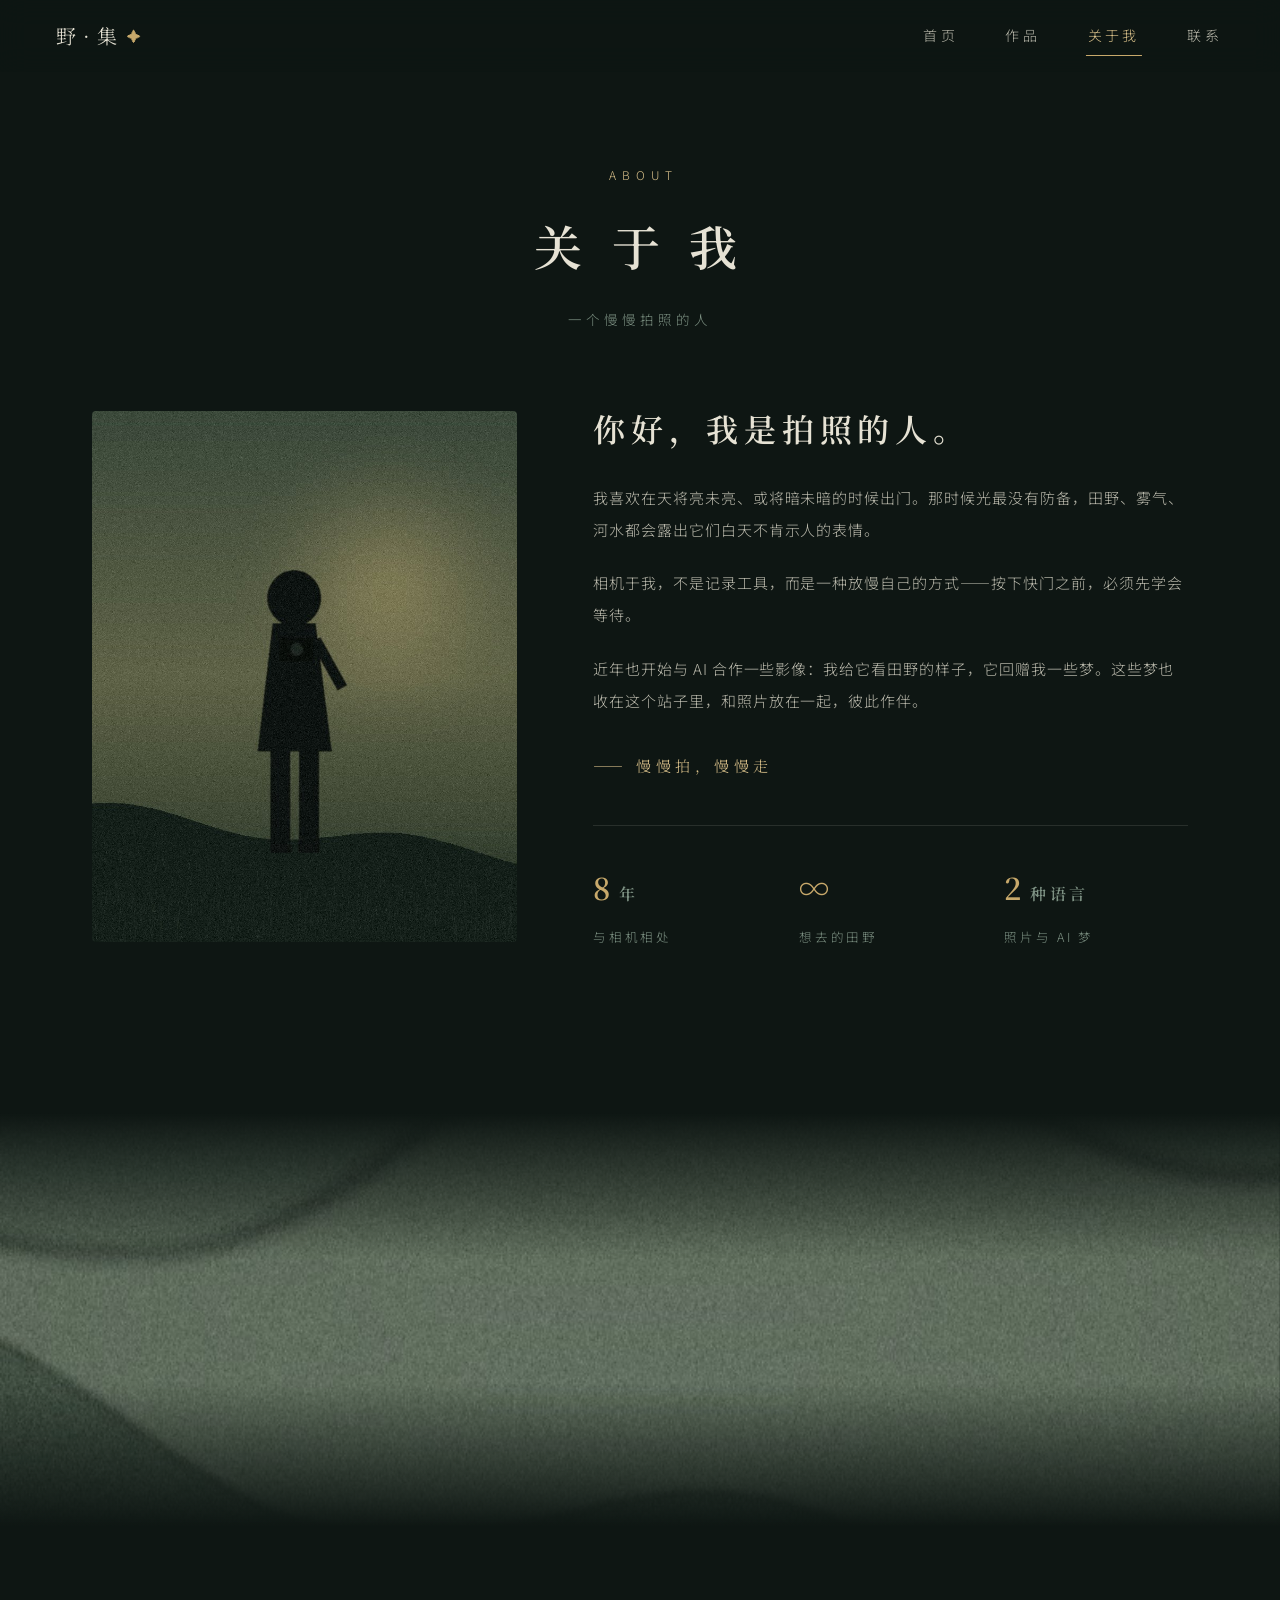
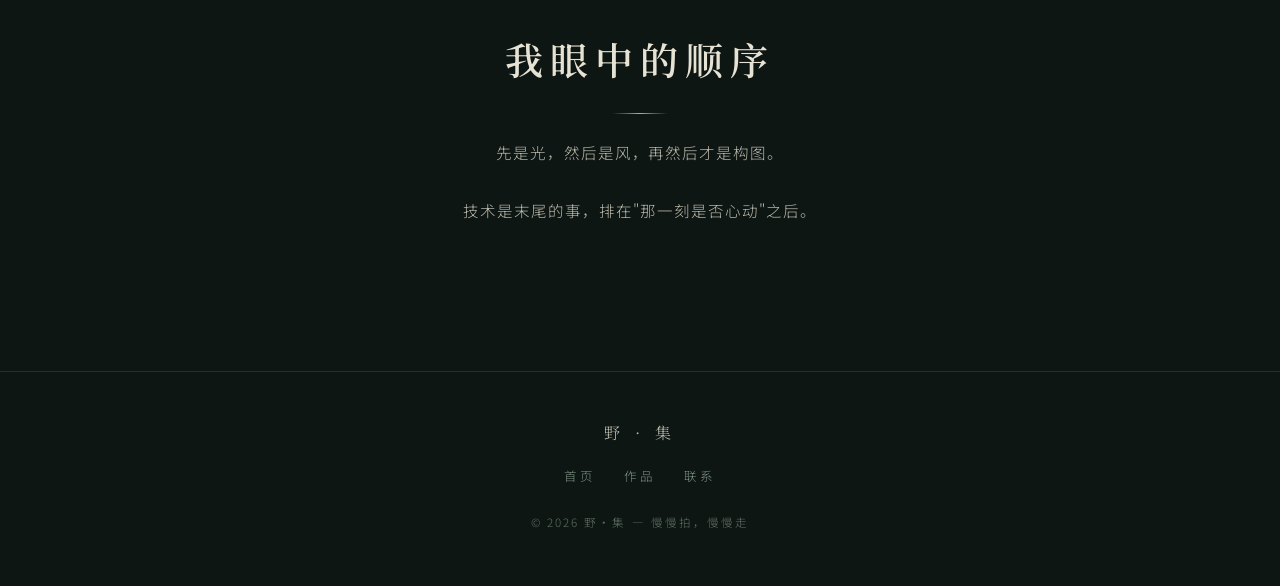
==== about.html @ b6f1c2d1 "野·集：摄影师个人网站（首页/作品/关于/联系）" ====
<!DOCTYPE html>
<html lang="zh-CN">
<head>
  <meta charset="UTF-8">
  <meta name="viewport" content="width=device-width, initial-scale=1.0">
  <title>关于我 — 野 · 集</title>
  <meta name="description" content="关于这位慢慢拍照的人。">
  <link rel="icon" href="data:image/svg+xml,%3Csvg xmlns='http://www.w3.org/2000/svg' viewBox='0 0 32 32'%3E%3Ccircle cx='16' cy='16' r='14' fill='%23121d17'/%3E%3Ccircle cx='16' cy='12' r='2.4' fill='%23c8a96b'/%3E%3Ccircle cx='10' cy='20' r='1.4' fill='%23e6e2d4'/%3E%3Ccircle cx='22' cy='19' r='1.7' fill='%23e6e2d4'/%3E%3C/svg%3E">
  <link rel="preconnect" href="https://fonts.googleapis.com">
  <link rel="preconnect" href="https://fonts.gstatic.com" crossorigin>
  <link href="https://fonts.googleapis.com/css2?family=Noto+Serif+SC:wght@400;600&family=Noto+Sans+SC:wght@300;400&display=swap" rel="stylesheet">
  <link rel="stylesheet" href="assets/css/style.css">
</head>
<body>

  <nav class="nav">
    <a class="nav-logo" href="index.html">野·集<span class="gold-dot">✦</span></a>
    <button class="nav-toggle" aria-label="菜单"><span></span><span></span><span></span></button>
    <div class="nav-links">
      <a href="index.html">首页</a>
      <a href="works.html">作品</a>
      <a href="about.html" class="active">关于我</a>
      <a href="contact.html">联系</a>
    </div>
  </nav>

  <header class="page-head">
    <p class="ph-kicker reveal">ABOUT</p>
    <h1 class="reveal" data-delay="1">关&nbsp;于&nbsp;我</h1>
    <p class="ph-sub reveal" data-delay="2">一个慢慢拍照的人</p>
  </header>

  <section class="section" style="padding-top: 48px;">
    <div class="about-grid">
      <div class="about-photo reveal">
        <img src="assets/img/portrait.jpg" alt="摄影师剪影" loading="lazy" decoding="async">
      </div>
      <div class="about-text">
        <h2 class="reveal">你好，我是拍照的人。</h2>
        <p class="reveal" data-delay="1">我喜欢在天将亮未亮、或将暗未暗的时候出门。那时候光最没有防备，田野、雾气、河水都会露出它们白天不肯示人的表情。</p>
        <p class="reveal" data-delay="2">相机于我，不是记录工具，而是一种放慢自己的方式——按下快门之前，必须先学会等待。</p>
        <p class="reveal" data-delay="3">近年也开始与 AI 合作一些影像：我给它看田野的样子，它回赠我一些梦。这些梦也收在这个站子里，和照片放在一起，彼此作伴。</p>
        <p class="sig reveal" data-delay="3">—— 慢慢拍，慢慢走</p>
        <div class="about-facts">
          <div class="fact reveal" data-delay="1"><b>8<span style="font-size:16px;"> 年</span></b><span>与相机相处</span></div>
          <div class="fact reveal" data-delay="2"><b>∞</b><span>想去的田野</span></div>
          <div class="fact reveal" data-delay="3"><b>2<span style="font-size:16px;"> 种语言</span></b><span>照片与 AI 梦</span></div>
        </div>
      </div>
    </div>
  </section>

  <!-- 视差装饰带 -->
  <div class="parallax-band">
    <div class="parallax-img" data-parallax="0.3" style="background-image:url('assets/img/gallery/mountain-fog.jpg')"></div>
    <div class="band-mask"></div>
  </div>

  <section class="section" style="padding-top: 60px;">
    <div class="intro">
      <h2 class="section-title reveal">我眼中的顺序</h2>
      <div class="divider reveal"></div>
      <p class="reveal" data-delay="1">先是光，然后是风，再然后才是构图。</p>
      <p class="reveal" data-delay="2">技术是末尾的事，排在"那一刻是否心动"之后。</p>
    </div>
  </section>

  <footer class="footer">
    <p class="f-logo">野 · 集</p>
    <div class="f-links">
      <a href="index.html">首页</a>
      <a href="works.html">作品</a>
      <a href="contact.html">联系</a>
    </div>
    <p class="f-copy">© <span id="year">2026</span> 野·集 — 慢慢拍，慢慢走</p>
  </footer>

  <script src="assets/js/main.js" defer></script>
</body>
</html>
---- assets/css/style.css ----
/* ============================================================
   野 · 集 —— 摄影师个人网站
   氛围：温柔、安静，像走进田野
   色彩：深绿低饱和 + 暖金点缀，柔和低对比
   排版：衬线标题 + 黑体正文，诗集式宽行距
   ============================================================ */

:root {
  /* 色彩系统 */
  --green-950: #0e1613;
  --green-900: #121d17;
  --green-800: #182620;
  --green-700: #22332a;
  --green-600: #2f463a;
  --green-500: #48604f;
  --sage: #7d9183;
  --sage-dim: #5d7062;
  --gold: #c8a96b;
  --gold-soft: #d9c08a;
  --gold-faint: rgba(200, 169, 107, 0.35);
  --cream: #e6e2d4;
  --cream-dim: #b9b8ab;
  --line: rgba(230, 226, 212, 0.12);
  --line-gold: rgba(200, 169, 107, 0.28);

  /* 字体 */
  --serif: "Noto Serif SC", "Songti SC", "STSong", "SimSun", serif;
  --sans: "Noto Sans SC", "PingFang SC", "Microsoft YaHei", sans-serif;

  /* 节奏 */
  --ease-soft: cubic-bezier(0.33, 1, 0.68, 1);
  --dur: 0.5s;
  --nav-h: 72px;
}

* { margin: 0; padding: 0; box-sizing: border-box; }

html { scroll-behavior: smooth; }

body {
  background: var(--green-950);
  color: var(--cream);
  font-family: var(--sans);
  font-weight: 300;
  font-size: 16px;
  line-height: 2.1;               /* 诗集般的宽行距 */
  letter-spacing: 0.06em;         /* 微微拉开的字距 */
  -webkit-font-smoothing: antialiased;
  overflow-x: hidden;
}

::selection { background: rgba(200, 169, 107, 0.28); color: var(--cream); }

img { display: block; max-width: 100%; }
a { color: inherit; text-decoration: none; }
ul { list-style: none; }

/* 细滚动条 */
::-webkit-scrollbar { width: 10px; }
::-webkit-scrollbar-track { background: var(--green-950); }
::-webkit-scrollbar-thumb { background: var(--green-600); border-radius: 5px; }
::-webkit-scrollbar-thumb:hover { background: var(--green-500); }

/* ============ 通用排版 ============ */
h1, h2, h3, h4 {
  font-family: var(--serif);
  font-weight: 600;
  letter-spacing: 0.18em;
  color: var(--cream);
  line-height: 1.7;
}

.section {
  max-width: 1160px;
  margin: 0 auto;
  padding: 120px 32px;
}

.section-title {
  font-size: clamp(26px, 3.4vw, 38px);
  text-align: center;
  margin-bottom: 14px;
}

.section-sub {
  text-align: center;
  color: var(--sage);
  font-size: 14px;
  letter-spacing: 0.3em;
  margin-bottom: 64px;
}

.gold-dot { color: var(--gold); }

/* 金色分隔线（细、克制） */
.divider {
  width: 56px;
  height: 1px;
  background: linear-gradient(90deg, transparent, var(--gold), transparent);
  margin: 22px auto;
}

/* ============ 顶部固定导航 ============ */
.nav {
  position: fixed;
  inset: 0 0 auto 0;
  height: var(--nav-h);
  z-index: 100;
  display: flex;
  align-items: center;
  justify-content: space-between;
  padding: 0 clamp(20px, 5vw, 56px);
  background: rgba(14, 22, 19, 0.55);
  backdrop-filter: blur(14px);
  -webkit-backdrop-filter: blur(14px);
  border-bottom: 1px solid transparent;
  transition: background var(--dur) var(--ease-soft), border-color var(--dur) var(--ease-soft);
}
.nav.scrolled {
  background: rgba(14, 22, 19, 0.86);
  border-bottom-color: var(--line);
}

.nav-logo {
  font-family: var(--serif);
  font-size: 20px;
  letter-spacing: 0.34em;
  color: var(--cream);
}
.nav-logo .gold-dot { font-size: 14px; vertical-align: 2px; margin-left: 4px; }

.nav-links {
  display: flex;
  gap: clamp(18px, 3.4vw, 44px);
}
.nav-links a {
  position: relative;
  font-size: 14px;
  letter-spacing: 0.24em;
  color: var(--cream-dim);
  padding: 6px 2px;
  transition: color var(--dur) var(--ease-soft);
}
.nav-links a::after {
  content: "";
  position: absolute;
  left: 50%;
  bottom: 0;
  width: 0;
  height: 1px;
  background: var(--gold);
  transform: translateX(-50%);
  transition: width var(--dur) var(--ease-soft);
}
.nav-links a:hover,
.nav-links a.active { color: var(--gold-soft); }
.nav-links a:hover::after,
.nav-links a.active::after { width: 100%; }

/* 移动端汉堡 */
.nav-toggle {
  display: none;
  background: none;
  border: none;
  cursor: pointer;
  width: 36px; height: 36px;
  position: relative;
}
.nav-toggle span {
  display: block;
  width: 22px; height: 1.5px;
  background: var(--cream);
  margin: 5px auto;
  transition: transform var(--dur) var(--ease-soft), opacity var(--dur) var(--ease-soft);
}
.nav-toggle.open span:nth-child(1) { transform: translateY(6.5px) rotate(45deg); }
.nav-toggle.open span:nth-child(2) { opacity: 0; }
.nav-toggle.open span:nth-child(3) { transform: translateY(-6.5px) rotate(-45deg); }

/* ============ 首屏：星空 ============ */
.hero {
  position: relative;
  height: 100vh;
  min-height: 560px;
  overflow: hidden;
  background: var(--green-950) url("../img/hero-nebula.jpg") center / cover no-repeat;
}

.hero::after {
  /* 底部渐隐到页面底色，衔接下一段 */
  content: "";
  position: absolute;
  inset: auto 0 0 0;
  height: 30vh;
  background: linear-gradient(180deg, transparent, var(--green-950));
  pointer-events: none;
}

#starCanvas {
  position: absolute;
  inset: 0;
  width: 100%;
  height: 100%;
}

.hero-inner {
  position: relative;
  z-index: 2;
  height: 100%;
  display: flex;
  flex-direction: column;
  align-items: center;
  justify-content: center;
  text-align: center;
  padding: 0 24px;
  pointer-events: none;  /* 让鼠标事件穿透到星空画布 */
}
.hero-inner > * { pointer-events: auto; }

.hero-kicker {
  font-size: 13px;
  letter-spacing: 0.55em;
  color: var(--gold-soft);
  margin-bottom: 26px;
  text-indent: 0.55em;
}

.hero-title {
  font-size: clamp(40px, 7.5vw, 84px);
  letter-spacing: 0.32em;
  text-indent: 0.32em;
  font-weight: 600;
  text-shadow: 0 0 60px rgba(200, 169, 107, 0.25);
}

.hero-poem {
  margin-top: 30px;
  color: var(--cream-dim);
  font-size: 15px;
  letter-spacing: 0.32em;
  line-height: 2.6;
}

.hero-scroll {
  position: absolute;
  bottom: 42px;
  left: 50%;
  transform: translateX(-50%);
  z-index: 2;
  color: var(--sage);
  font-size: 12px;
  letter-spacing: 0.4em;
  writing-mode: vertical-rl;
  display: flex;
  align-items: center;
  gap: 14px;
}
.hero-scroll::after {
  content: "";
  width: 1px;
  height: 56px;
  background: linear-gradient(180deg, var(--gold), transparent);
  animation: drip 2.4s var(--ease-soft) infinite;
}
@keyframes drip {
  0%   { transform: scaleY(0); transform-origin: top; opacity: 0; }
  35%  { transform: scaleY(1); opacity: 1; }
  100% { transform: scaleY(1); transform-origin: bottom; opacity: 0; }
}

/* ============ 入场淡入（从下往上） ============ */
.reveal {
  opacity: 0;
  transform: translateY(30px);
  transition: opacity var(--dur) var(--ease-soft), transform var(--dur) var(--ease-soft);
  will-change: opacity, transform;
}
.reveal.visible {
  opacity: 1;
  transform: translateY(0);
}
/* 轻微错落 */
.reveal[data-delay="1"] { transition-delay: 0.08s; }
.reveal[data-delay="2"] { transition-delay: 0.16s; }
.reveal[data-delay="3"] { transition-delay: 0.24s; }

/* ============ 首页：序 ============ */
.intro {
  max-width: 720px;
  margin: 0 auto;
  text-align: center;
}
.intro p {
  color: var(--cream-dim);
  margin-bottom: 1.6em;
  font-size: 15.5px;
}
.intro .drop {
  font-family: var(--serif);
  color: var(--cream);
  font-size: 17px;
}

/* ============ 首页：精选作品带（视差） ============ */
.feature-strip {
  position: relative;
  height: 64vh;
  min-height: 420px;
  overflow: hidden;
}
.feature-strip .parallax-img {
  position: absolute;
  inset: -18% 0;
  background-position: center;
  background-size: cover;
  will-change: transform;
}
.feature-strip .strip-mask {
  position: absolute;
  inset: 0;
  background: linear-gradient(180deg, var(--green-950) 0%, rgba(14, 22, 19, 0.25) 30%, rgba(14, 22, 19, 0.25) 70%, var(--green-950) 100%);
}
.feature-strip .strip-text {
  position: absolute;
  inset: 0;
  display: flex;
  flex-direction: column;
  align-items: center;
  justify-content: center;
  gap: 18px;
  z-index: 2;
}
.strip-text h2 { font-size: clamp(24px, 3.2vw, 36px); }
.strip-text a {
  font-size: 13px;
  letter-spacing: 0.32em;
  color: var(--gold-soft);
  border-bottom: 1px solid var(--line-gold);
  padding-bottom: 6px;
  transition: color var(--dur) var(--ease-soft), border-color var(--dur) var(--ease-soft);
}
.strip-text a:hover { color: var(--gold); border-color: var(--gold); }

/* ============ 作品筛选 ============ */
.filter-bar {
  display: flex;
  justify-content: center;
  gap: 12px;
  flex-wrap: wrap;
  margin-bottom: 56px;
}
.filter-btn {
  font-family: var(--sans);
  font-size: 13px;
  letter-spacing: 0.26em;
  color: var(--sage);
  background: transparent;
  border: 1px solid var(--line);
  border-radius: 999px;
  padding: 10px 26px 10px 28px;
  cursor: pointer;
  transition: all var(--dur) var(--ease-soft);
}
.filter-btn:hover { color: var(--gold-soft); border-color: var(--line-gold); }
.filter-btn.active {
  color: var(--green-950);
  background: var(--gold);
  border-color: var(--gold);
}

/* ============ 作品网格 ============ */
.gallery {
  display: grid;
  grid-template-columns: repeat(3, 1fr);
  gap: 22px;
}
.work-card {
  position: relative;
  overflow: hidden;
  border-radius: 4px;
  background: var(--green-800);
  cursor: pointer;
  aspect-ratio: 3 / 2;
}
.work-card.tall { aspect-ratio: 2 / 3; }
.work-card:nth-child(6n+2),
.work-card:nth-child(6n+5) { aspect-ratio: 2 / 3; }

.work-card img,
.work-card video {
  width: 100%;
  height: 100%;
  object-fit: cover;
  transform: scale(1.001);
  transition: transform var(--dur) var(--ease-soft), filter var(--dur) var(--ease-soft);
  filter: saturate(0.92);
}
.work-card:hover img,
.work-card:hover video {
  transform: scale(1.06);           /* 悬停放大 */
  filter: saturate(1.02);
}

.work-card .card-veil {
  position: absolute;
  inset: 0;
  background: linear-gradient(180deg, transparent 55%, rgba(14, 22, 19, 0.78));
  opacity: 0;
  transition: opacity var(--dur) var(--ease-soft);
}
.work-card:hover .card-veil { opacity: 1; }

.work-card .card-info {
  position: absolute;
  left: 22px;
  right: 22px;
  bottom: 18px;
  transform: translateY(10px);
  opacity: 0;
  transition: all var(--dur) var(--ease-soft);
}
.work-card:hover .card-info { transform: translateY(0); opacity: 1; }
.card-info h3 {
  font-size: 17px;
  letter-spacing: 0.2em;
  margin-bottom: 4px;
}
.card-info p {
  font-size: 12px;
  color: var(--cream-dim);
  letter-spacing: 0.18em;
}

/* 视频角标 */
.badge-video {
  position: absolute;
  top: 14px;
  right: 14px;
  z-index: 2;
  display: flex;
  align-items: center;
  gap: 7px;
  font-size: 11px;
  letter-spacing: 0.2em;
  color: var(--gold-soft);
  background: rgba(14, 22, 19, 0.55);
  border: 1px solid var(--line-gold);
  border-radius: 999px;
  padding: 5px 12px;
  backdrop-filter: blur(6px);
}
.badge-video svg { width: 9px; height: 10px; fill: var(--gold-soft); }

/* 筛选切换时的柔和过渡 */
.work-card.hide {
  opacity: 0;
  transform: scale(0.97);
  pointer-events: none;
  position: absolute;
  visibility: hidden;
}
.work-card {
  transition: opacity var(--dur) var(--ease-soft), transform var(--dur) var(--ease-soft);
}

/* ============ 灯箱 ============ */
.lightbox {
  position: fixed;
  inset: 0;
  z-index: 200;
  display: flex;
  align-items: center;
  justify-content: center;
  background: rgba(10, 15, 12, 0.9);
  backdrop-filter: blur(10px);
  opacity: 0;
  visibility: hidden;
  transition: opacity var(--dur) var(--ease-soft), visibility var(--dur);
}
.lightbox.open { opacity: 1; visibility: visible; }
.lightbox-box {
  max-width: min(1080px, 92vw);
  max-height: 84vh;
  display: flex;
  flex-direction: column;
  align-items: center;
  gap: 16px;
  transform: translateY(16px);
  transition: transform var(--dur) var(--ease-soft);
}
.lightbox.open .lightbox-box { transform: translateY(0); }
.lightbox-box img,
.lightbox-box video {
  max-width: 100%;
  max-height: 74vh;
  border-radius: 4px;
  box-shadow: 0 30px 80px rgba(0, 0, 0, 0.5);
}
.lightbox-caption {
  font-family: var(--serif);
  font-size: 15px;
  letter-spacing: 0.24em;
  color: var(--cream-dim);
}
.lightbox-close {
  position: absolute;
  top: 26px;
  right: 34px;
  width: 44px; height: 44px;
  border-radius: 50%;
  border: 1px solid var(--line);
  background: transparent;
  color: var(--cream);
  font-size: 20px;
  cursor: pointer;
  transition: all var(--dur) var(--ease-soft);
}
.lightbox-close:hover { border-color: var(--gold); color: var(--gold); transform: rotate(90deg); }

/* ============ 关于我 ============ */
.about-grid {
  display: grid;
  grid-template-columns: 5fr 7fr;
  gap: clamp(36px, 6vw, 84px);
  align-items: center;
}
.about-photo {
  overflow: hidden;
  border-radius: 4px;
}
.about-photo img {
  transition: transform var(--dur) var(--ease-soft);
}
.about-photo:hover img { transform: scale(1.04); }
.about-text h2 {
  font-size: clamp(24px, 3vw, 32px);
  margin-bottom: 26px;
}
.about-text p {
  color: var(--cream-dim);
  font-size: 15px;
  margin-bottom: 1.5em;
}
.about-text .sig {
  font-family: var(--serif);
  color: var(--gold-soft);
  letter-spacing: 0.3em;
  margin-top: 34px;
  font-size: 15px;
}

.about-facts {
  margin-top: 44px;
  border-top: 1px solid var(--line);
  padding-top: 30px;
  display: grid;
  grid-template-columns: repeat(3, 1fr);
  gap: 22px;
}
.fact b {
  display: block;
  font-family: var(--serif);
  font-size: 30px;
  color: var(--gold);
  font-weight: 600;
  letter-spacing: 0.06em;
}
.fact span {
  font-size: 12.5px;
  color: var(--sage);
  letter-spacing: 0.22em;
}

/* ============ 联系 & 留言板 ============ */
.contact-grid {
  display: grid;
  grid-template-columns: 1fr 1.2fr;
  gap: clamp(36px, 6vw, 80px);
  align-items: start;
}
.contact-info p {
  color: var(--cream-dim);
  font-size: 15px;
  margin-bottom: 1.4em;
}
.contact-line {
  display: flex;
  align-items: baseline;
  gap: 16px;
  padding: 16px 0;
  border-bottom: 1px solid var(--line);
  font-size: 14.5px;
}
.contact-line b {
  font-family: var(--serif);
  color: var(--gold-soft);
  font-weight: 600;
  letter-spacing: 0.2em;
  min-width: 64px;
}
.contact-line a { color: var(--cream-dim); transition: color var(--dur) var(--ease-soft); }
.contact-line a:hover { color: var(--gold-soft); }

/* 留言板 */
.guestbook h3 {
  font-size: 20px;
  letter-spacing: 0.24em;
  margin-bottom: 8px;
}
.guestbook .gb-tip {
  font-size: 12.5px;
  color: var(--sage-dim);
  margin-bottom: 26px;
  letter-spacing: 0.1em;
}
.gb-form { display: flex; flex-direction: column; gap: 14px; margin-bottom: 40px; }
.gb-form input,
.gb-form textarea {
  font-family: var(--sans);
  font-size: 14px;
  letter-spacing: 0.08em;
  color: var(--cream);
  background: var(--green-800);
  border: 1px solid var(--line);
  border-radius: 4px;
  padding: 13px 16px;
  outline: none;
  resize: vertical;
  transition: border-color var(--dur) var(--ease-soft), background var(--dur) var(--ease-soft);
}
.gb-form input:focus,
.gb-form textarea:focus {
  border-color: var(--line-gold);
  background: var(--green-700);
}
.gb-form textarea { min-height: 96px; line-height: 1.9; }
.gb-submit {
  align-self: flex-start;
  font-size: 13px;
  letter-spacing: 0.3em;
  color: var(--green-950);
  background: var(--gold);
  border: none;
  border-radius: 999px;
  padding: 12px 34px 12px 38px;
  cursor: pointer;
  transition: all var(--dur) var(--ease-soft);
}
.gb-submit:hover { background: var(--gold-soft); transform: translateY(-1px); }

.gb-list { display: flex; flex-direction: column; }
.gb-item {
  padding: 20px 2px;
  border-bottom: 1px solid var(--line);
}
.gb-item .gb-head {
  display: flex;
  justify-content: space-between;
  align-items: baseline;
  margin-bottom: 6px;
}
.gb-item .gb-name {
  font-family: var(--serif);
  color: var(--gold-soft);
  font-size: 14.5px;
  letter-spacing: 0.16em;
}
.gb-item .gb-date { font-size: 11.5px; color: var(--sage-dim); letter-spacing: 0.12em; }
.gb-item .gb-msg { font-size: 14px; color: var(--cream-dim); }
.gb-empty { color: var(--sage-dim); font-size: 13.5px; padding: 18px 2px; letter-spacing: 0.14em; }

/* ============ 页脚 ============ */
.footer {
  border-top: 1px solid var(--line);
  padding: 44px 32px 52px;
  text-align: center;
}
.footer .f-logo {
  font-family: var(--serif);
  letter-spacing: 0.34em;
  font-size: 16px;
  color: var(--cream-dim);
  margin-bottom: 14px;
}
.footer .f-links {
  display: flex;
  justify-content: center;
  gap: 28px;
  margin-bottom: 20px;
}
.footer .f-links a {
  font-size: 12.5px;
  letter-spacing: 0.24em;
  color: var(--sage);
  transition: color var(--dur) var(--ease-soft);
}
.footer .f-links a:hover { color: var(--gold-soft); }
.footer .f-copy {
  font-size: 11.5px;
  color: var(--sage-dim);
  letter-spacing: 0.18em;
}

/* ============ 页面顶部留白（非首页） ============ */
.page-head {
  padding: calc(var(--nav-h) + 90px) 32px 20px;
  text-align: center;
}
.page-head .ph-kicker {
  font-size: 12px;
  letter-spacing: 0.5em;
  color: var(--gold-soft);
  margin-bottom: 18px;
  text-indent: 0.5em;
}
.page-head h1 { font-size: clamp(30px, 4.6vw, 48px); }
.page-head .ph-sub {
  margin-top: 18px;
  color: var(--sage);
  font-size: 13.5px;
  letter-spacing: 0.3em;
}

/* ============ 视差装饰图（关于页） ============ */
.parallax-band {
  position: relative;
  height: 46vh;
  min-height: 320px;
  overflow: hidden;
  margin: 40px 0;
}
.parallax-band .parallax-img {
  position: absolute;
  inset: -20% 0;
  background-position: center;
  background-size: cover;
  will-change: transform;
}
.parallax-band .band-mask {
  position: absolute;
  inset: 0;
  background: linear-gradient(180deg, var(--green-950), transparent 35%, transparent 65%, var(--green-950));
}

/* ============ 响应式 ============ */
@media (max-width: 960px) {
  .gallery { grid-template-columns: repeat(2, 1fr); }
  .about-grid { grid-template-columns: 1fr; }
  .contact-grid { grid-template-columns: 1fr; }
  .about-photo { max-width: 420px; margin: 0 auto; }
}

@media (max-width: 640px) {
  body { font-size: 15px; line-height: 2.0; }
  .section { padding: 84px 20px; }

  .nav-toggle { display: block; z-index: 101; }
  .nav-links {
    position: fixed;
    inset: 0;
    flex-direction: column;
    align-items: center;
    justify-content: center;
    gap: 40px;
    background: rgba(14, 22, 19, 0.97);
    backdrop-filter: blur(16px);
    opacity: 0;
    visibility: hidden;
    transition: opacity var(--dur) var(--ease-soft), visibility var(--dur);
  }
  .nav-links.open { opacity: 1; visibility: visible; }
  .nav-links a { font-size: 18px; }

  .gallery { grid-template-columns: 1fr; }
  .work-card,
  .work-card:nth-child(6n+2),
  .work-card:nth-child(6n+5) { aspect-ratio: 3 / 2; }

  .hero-title { letter-spacing: 0.2em; text-indent: 0.2em; }
  .hero-poem { letter-spacing: 0.2em; font-size: 13.5px; }
  .about-facts { grid-template-columns: 1fr 1fr; }
}

/* ============ 降低动效偏好 ============ */
@media (prefers-reduced-motion: reduce) {
  *, *::before, *::after {
    animation-duration: 0.01ms !important;
    transition-duration: 0.01ms !important;
  }
  html { scroll-behavior: auto; }
  .reveal { opacity: 1; transform: none; }
}
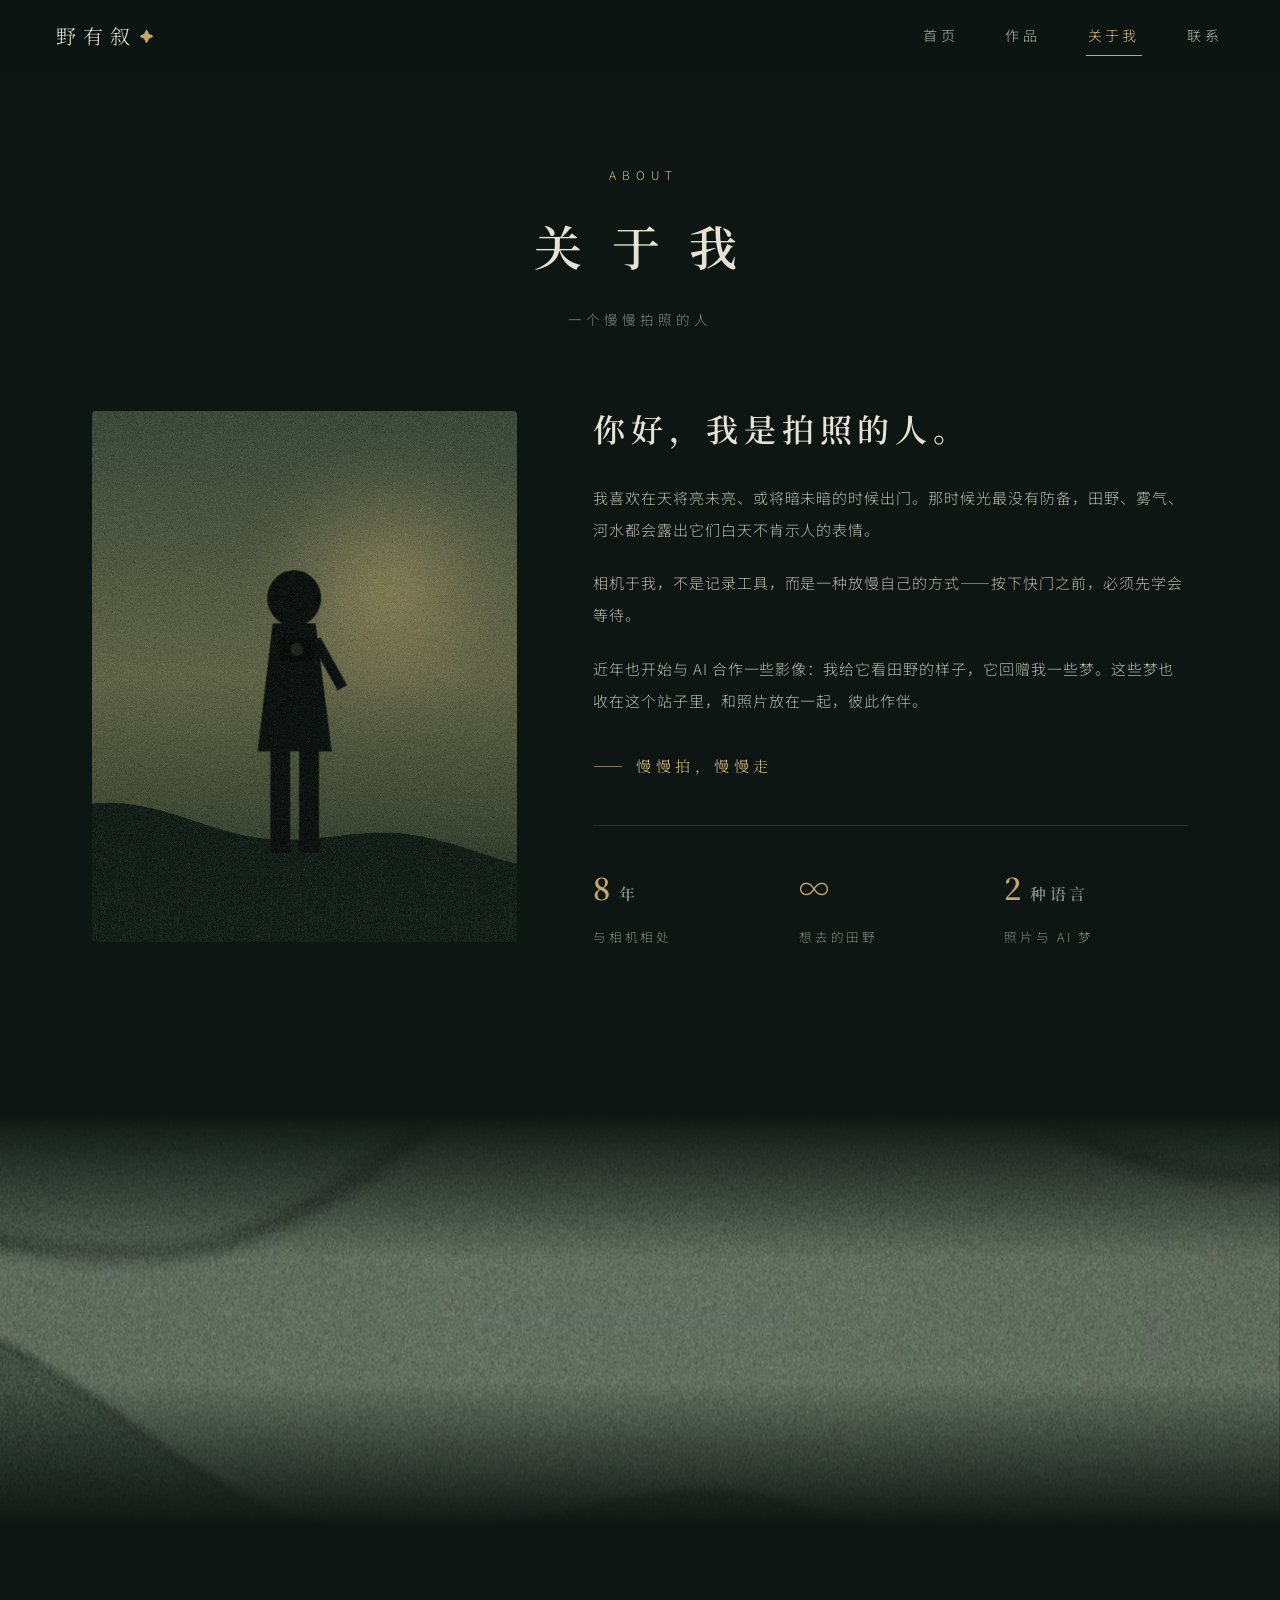
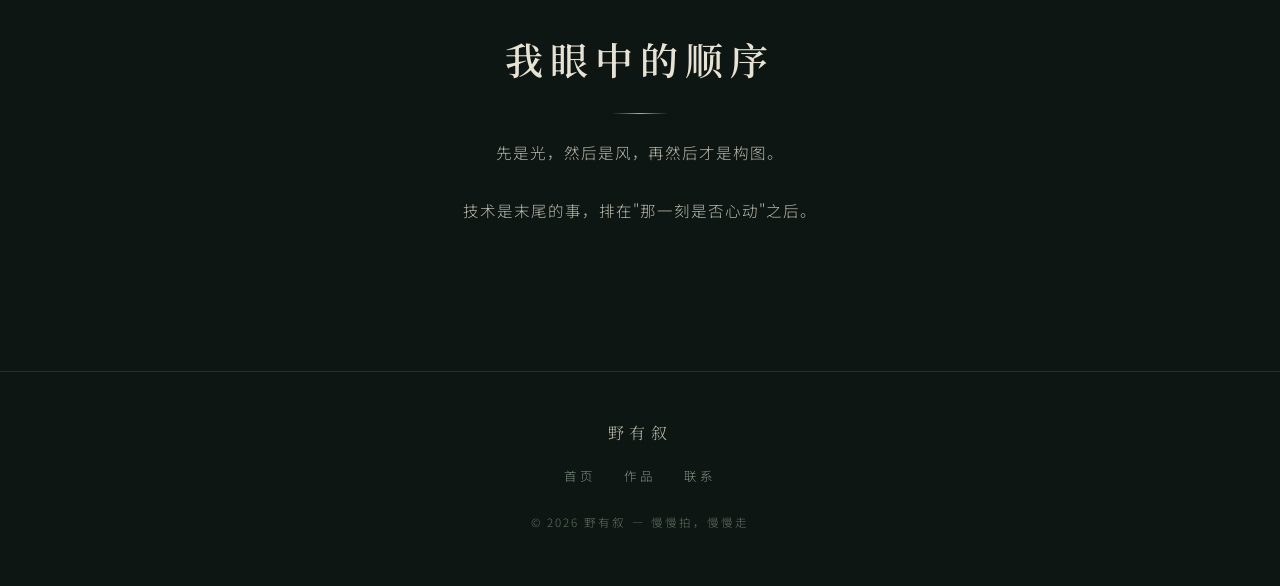
==== commit d2865273: "升级：高清星空、女孩手电光束、人像三系列分组、改名野有叙" ====
--- a/about.html
+++ b/about.html
@@ -3,7 +3,7 @@
 <head>
   <meta charset="UTF-8">
   <meta name="viewport" content="width=device-width, initial-scale=1.0">
-  <title>关于我 — 野 · 集</title>
+  <title>关于我 — 野有叙</title>
   <meta name="description" content="关于这位慢慢拍照的人。">
   <link rel="icon" href="data:image/svg+xml,%3Csvg xmlns='http://www.w3.org/2000/svg' viewBox='0 0 32 32'%3E%3Ccircle cx='16' cy='16' r='14' fill='%23121d17'/%3E%3Ccircle cx='16' cy='12' r='2.4' fill='%23c8a96b'/%3E%3Ccircle cx='10' cy='20' r='1.4' fill='%23e6e2d4'/%3E%3Ccircle cx='22' cy='19' r='1.7' fill='%23e6e2d4'/%3E%3C/svg%3E">
   <link rel="preconnect" href="https://fonts.googleapis.com">
@@ -14,7 +14,7 @@
 <body>
 
   <nav class="nav">
-    <a class="nav-logo" href="index.html">野·集<span class="gold-dot">✦</span></a>
+    <a class="nav-logo" href="index.html">野有叙<span class="gold-dot">✦</span></a>
     <button class="nav-toggle" aria-label="菜单"><span></span><span></span><span></span></button>
     <div class="nav-links">
       <a href="index.html">首页</a>
@@ -66,13 +66,13 @@
   </section>
 
   <footer class="footer">
-    <p class="f-logo">野 · 集</p>
+    <p class="f-logo">野有叙</p>
     <div class="f-links">
       <a href="index.html">首页</a>
       <a href="works.html">作品</a>
       <a href="contact.html">联系</a>
     </div>
-    <p class="f-copy">© <span id="year">2026</span> 野·集 — 慢慢拍，慢慢走</p>
+    <p class="f-copy">© <span id="year">2026</span> 野有叙 — 慢慢拍，慢慢走</p>
   </footer>
 
   <script src="assets/js/main.js" defer></script>
--- a/assets/css/style.css
+++ b/assets/css/style.css
@@ -463,6 +463,73 @@
   transition: opacity var(--dur) var(--ease-soft), transform var(--dur) var(--ease-soft);
 }
 
+/* ============ 系列分组标题 ============ */
+.series-header {
+  grid-column: 1 / -1;
+  display: flex;
+  align-items: center;
+  gap: 22px;
+  margin: 42px 0 6px;
+}
+.series-header:first-child { margin-top: 0; }
+.series-header span {
+  font-family: var(--serif);
+  font-size: 22px;
+  letter-spacing: 0.3em;
+  color: var(--gold-soft);
+  white-space: nowrap;
+}
+.series-header::after {
+  content: "";
+  flex: 1;
+  height: 1px;
+  background: linear-gradient(90deg, var(--line-gold), transparent);
+}
+.series-header.sub span {
+  font-size: 16px;
+  color: var(--sage);
+  letter-spacing: 0.24em;
+}
+.series-header.sub { margin: 26px 0 2px; }
+
+/* ============ 二级筛选（摄影子类） ============ */
+.sub-filter-bar {
+  display: none;
+  justify-content: center;
+  gap: 10px;
+  flex-wrap: wrap;
+  margin: -32px 0 48px;
+}
+.sub-filter-bar.show { display: flex; }
+.sub-filter-bar .filter-btn {
+  font-size: 12px;
+  padding: 8px 20px 8px 22px;
+  letter-spacing: 0.22em;
+}
+
+/* ============ 灯箱翻页 ============ */
+.lightbox-nav {
+  position: absolute;
+  top: 50%;
+  transform: translateY(-50%);
+  z-index: 2;
+  width: 52px; height: 52px;
+  border-radius: 50%;
+  border: 1px solid var(--line);
+  background: rgba(14, 22, 19, 0.4);
+  color: var(--cream);
+  font-size: 30px;
+  line-height: 1;
+  cursor: pointer;
+  transition: all var(--dur) var(--ease-soft);
+}
+.lightbox-nav:hover { border-color: var(--gold); color: var(--gold); }
+.lightbox-nav.prev { left: clamp(10px, 3vw, 40px); }
+.lightbox-nav.next { right: clamp(10px, 3vw, 40px); }
+@media (max-width: 640px) {
+  .lightbox-nav { width: 42px; height: 42px; font-size: 24px; }
+}
+
 /* ============ 灯箱 ============ */
 .lightbox {
   position: fixed;
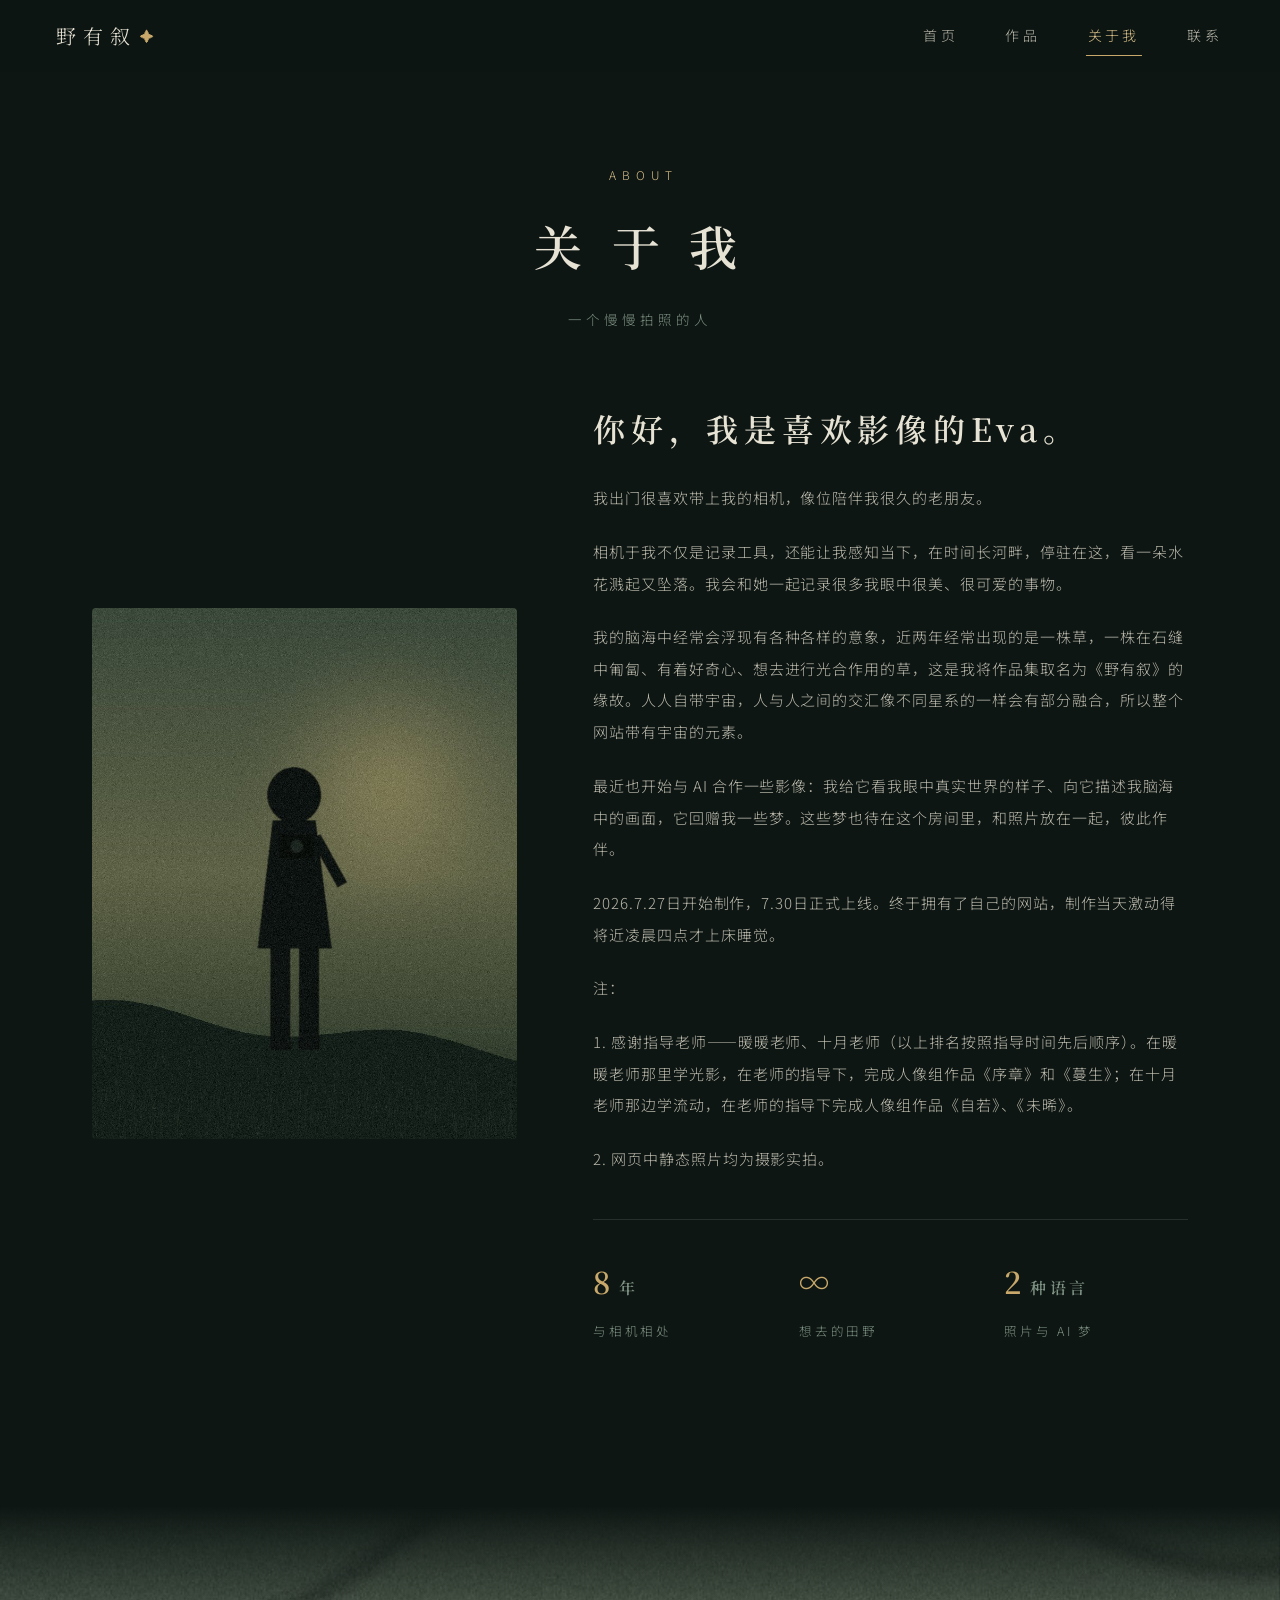
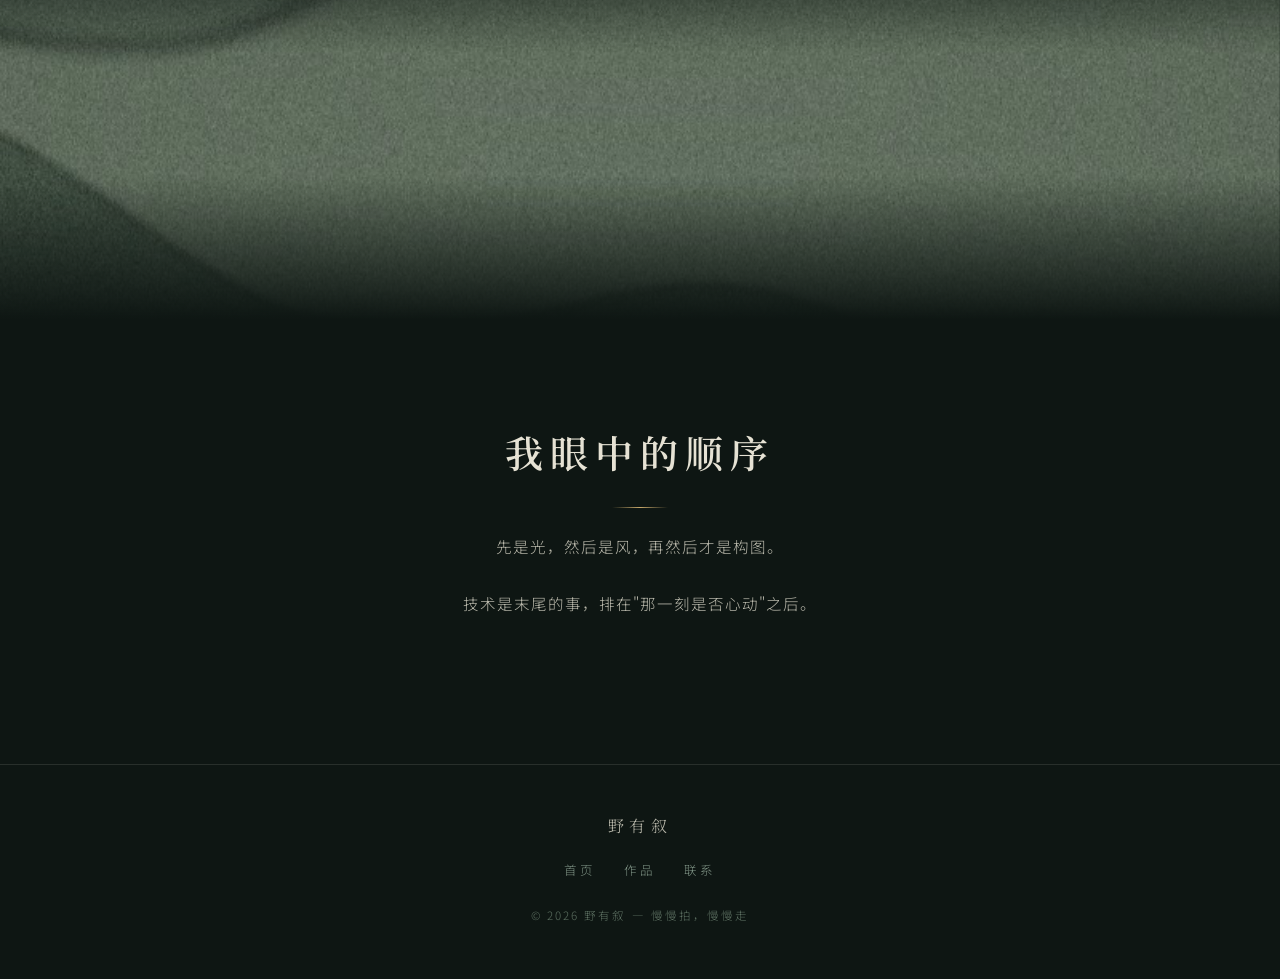
==== commit 312c4fac: "Add files via upload 更新核心页面" ====
--- a/about.html
+++ b/about.html
@@ -36,11 +36,17 @@
         <img src="assets/img/portrait.jpg" alt="摄影师剪影" loading="lazy" decoding="async">
       </div>
       <div class="about-text">
-        <h2 class="reveal">你好，我是拍照的人。</h2>
-        <p class="reveal" data-delay="1">我喜欢在天将亮未亮、或将暗未暗的时候出门。那时候光最没有防备，田野、雾气、河水都会露出它们白天不肯示人的表情。</p>
-        <p class="reveal" data-delay="2">相机于我，不是记录工具，而是一种放慢自己的方式——按下快门之前，必须先学会等待。</p>
-        <p class="reveal" data-delay="3">近年也开始与 AI 合作一些影像：我给它看田野的样子，它回赠我一些梦。这些梦也收在这个站子里，和照片放在一起，彼此作伴。</p>
-        <p class="sig reveal" data-delay="3">—— 慢慢拍，慢慢走</p>
+        <h2 class="reveal">你好，我是喜欢影像的Eva。</h2>
+        <p class="reveal" data-delay="1">我出门很喜欢带上我的相机，像位陪伴我很久的老朋友。</p>
+        <p class="reveal" data-delay="2">相机于我不仅是记录工具，还能让我感知当下，在时间长河畔，停驻在这，看一朵水花溅起又坠落。我会和她一起记录很多我眼中很美、很可爱的事物。</p>
+        <p class="reveal" data-delay="3">我的脑海中经常会浮现有各种各样的意象，近两年经常出现的是一株草，一株在石缝中匍匐、有着好奇心、想去进行光合作用的草，这是我将作品集取名为《野有叙》的缘故。人人自带宇宙，人与人之间的交汇像不同星系的一样会有部分融合，所以整个网站带有宇宙的元素。</p>
+        <p class="reveal" data-delay="3">最近也开始与 AI 合作一些影像：我给它看我眼中真实世界的样子、向它描述我脑海中的画面，它回赠我一些梦。这些梦也待在这个房间里，和照片放在一起，彼此作伴。</p>
+        <p class="reveal" data-delay="3">2026.7.27日开始制作，7.30日正式上线。终于拥有了自己的网站，制作当天激动得将近凌晨四点才上床睡觉。</p>
+        <div class="about-note reveal" data-delay="3">
+          <p>注：</p>
+          <p>1. 感谢指导老师——暖暖老师、十月老师（以上排名按照指导时间先后顺序）。在暖暖老师那里学光影，在老师的指导下，完成人像组作品《序章》和《蔓生》；在十月老师那边学流动，在老师的指导下完成人像组作品《自若》、《未晞》。</p>
+          <p>2. 网页中静态照片均为摄影实拍。</p>
+        </div>
         <div class="about-facts">
           <div class="fact reveal" data-delay="1"><b>8<span style="font-size:16px;"> 年</span></b><span>与相机相处</span></div>
           <div class="fact reveal" data-delay="2"><b>∞</b><span>想去的田野</span></div>
--- a/assets/css/style.css
+++ b/assets/css/style.css
@@ -341,6 +341,67 @@
 }
 .strip-text a:hover { color: var(--gold); border-color: var(--gold); }
 
+/* ============ 作品区布局：左目录 + 网格 ============ */
+.works-layout {
+  display: grid;
+  grid-template-columns: 150px 1fr;
+  gap: clamp(24px, 4vw, 56px);
+  align-items: start;
+}
+
+.toc {
+  display: none;
+  position: sticky;
+  top: calc(var(--nav-h) + 40px);
+  padding-top: 14px;
+}
+.toc.show { display: block; }
+.toc-title {
+  font-family: var(--serif);
+  font-size: 13px;
+  letter-spacing: 0.4em;
+  color: var(--sage-dim);
+  margin-bottom: 18px;
+}
+.toc-link {
+  display: block;
+  font-size: 13.5px;
+  letter-spacing: 0.2em;
+  color: var(--sage);
+  padding: 7px 0 7px 14px;
+  border-left: 1px solid var(--line);
+  transition: color var(--dur) var(--ease-soft), border-color var(--dur) var(--ease-soft);
+}
+.toc-link.sub { padding-left: 30px; font-size: 12.5px; }
+.toc-link:hover { color: var(--gold-soft); }
+.toc-link.active {
+  color: var(--gold);
+  border-left-color: var(--gold);
+}
+
+@media (max-width: 960px) {
+  .works-layout { grid-template-columns: 1fr; }
+  .toc.show {
+    display: flex;
+    overflow-x: auto;
+    gap: 18px;
+    position: static;
+    padding: 0 0 18px;
+  }
+  .toc-title { display: none; }
+  .toc-link {
+    white-space: nowrap;
+    border-left: none;
+    border-bottom: 1px solid var(--line);
+    padding: 4px 2px;
+  }
+  .toc-link.sub { padding-left: 2px; }
+  .toc-link.active { border-bottom-color: var(--gold); }
+}
+
+/* 分组标题锚点：为固定导航留出滚动空间 */
+.series-header { scroll-margin-top: calc(var(--nav-h) + 24px); }
+
 /* ============ 作品筛选 ============ */
 .filter-bar {
   display: flex;
@@ -371,7 +432,7 @@
 /* ============ 作品网格 ============ */
 .gallery {
   display: grid;
-  grid-template-columns: repeat(3, 1fr);
+  grid-template-columns: repeat(2, 1fr);
   gap: 22px;
 }
 .work-card {
@@ -380,17 +441,16 @@
   border-radius: 4px;
   background: var(--green-800);
   cursor: pointer;
-  aspect-ratio: 3 / 2;
-}
-.work-card.tall { aspect-ratio: 2 / 3; }
-.work-card:nth-child(6n+2),
-.work-card:nth-child(6n+5) { aspect-ratio: 2 / 3; }
+  aspect-ratio: 2 / 3;   /* 全站封面统一竖版，与人像栏一致 */
+}
+.work-card.wide { aspect-ratio: 3 / 2; }   /* 横屏封面（首页 AI 影像入口） */
 
 .work-card img,
 .work-card video {
   width: 100%;
   height: 100%;
-  object-fit: cover;
+  object-fit: contain;   /* ✅ 完整显示，不裁剪，留白处显示背景色 */
+  background: var(--green-800); /* 留白区域用深色填充，视觉上像裱框 */
   transform: scale(1.001);
   transition: transform var(--dur) var(--ease-soft), filter var(--dur) var(--ease-soft);
   filter: saturate(0.92);
@@ -839,9 +899,8 @@
   .nav-links a { font-size: 18px; }
 
   .gallery { grid-template-columns: 1fr; }
-  .work-card,
-  .work-card:nth-child(6n+2),
-  .work-card:nth-child(6n+5) { aspect-ratio: 3 / 2; }
+  .work-card { aspect-ratio: 2 / 3; }
+  .work-card.wide { aspect-ratio: 3 / 2; }
 
   .hero-title { letter-spacing: 0.2em; text-indent: 0.2em; }
   .hero-poem { letter-spacing: 0.2em; font-size: 13.5px; }
